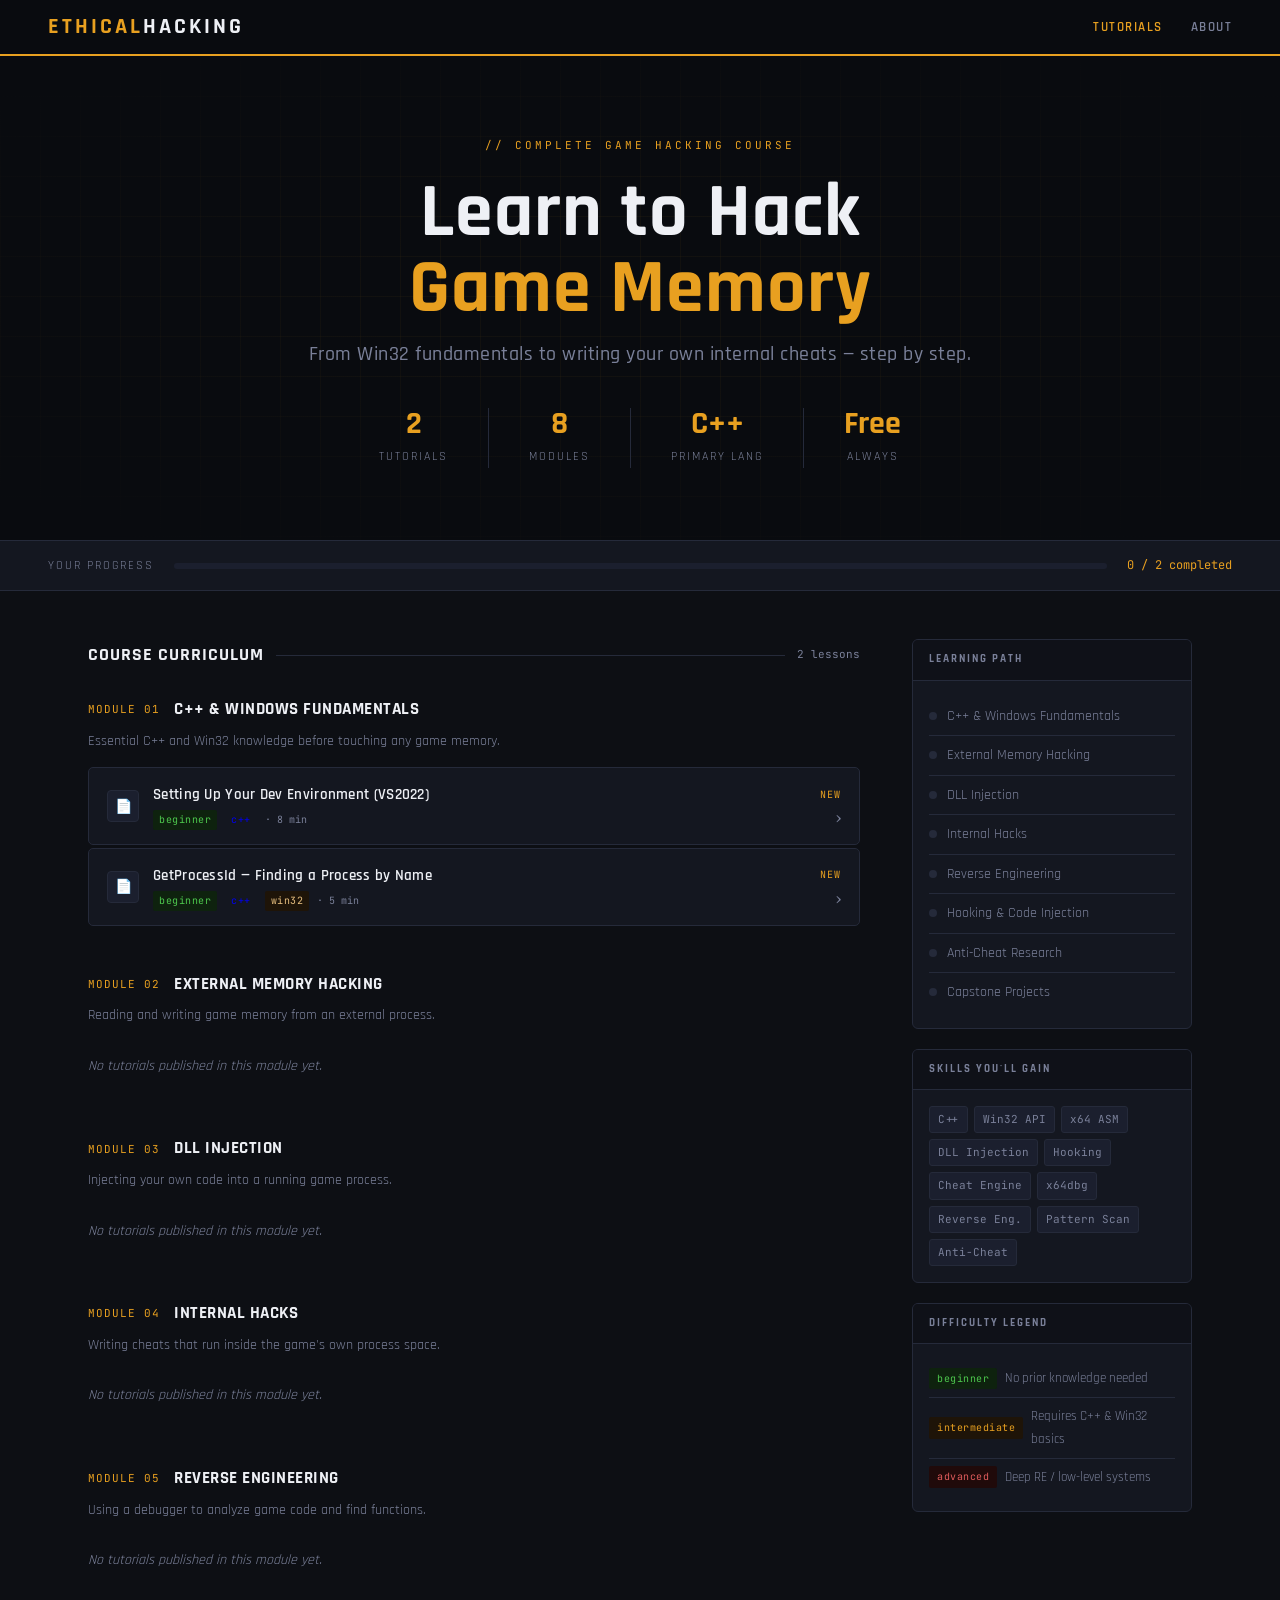
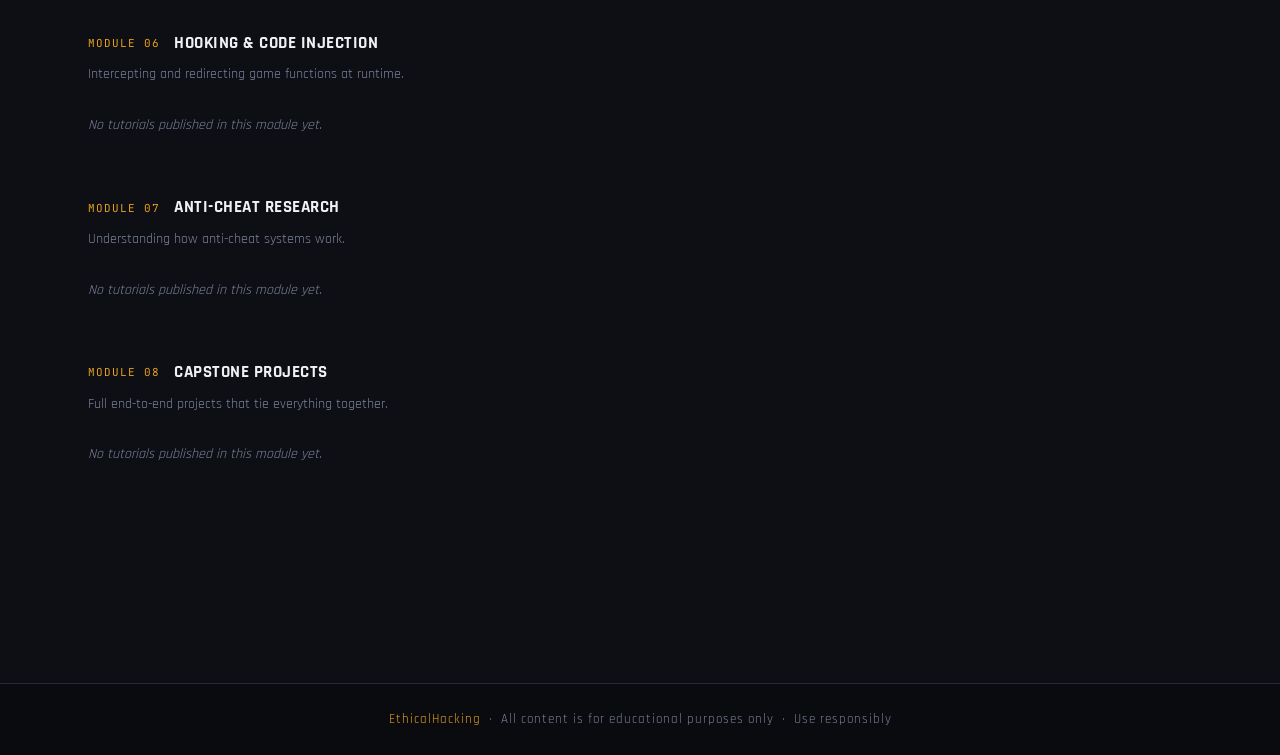
==== index.html @ 8c7c449f "Add files via upload" ====
<!DOCTYPE html>
<html lang="en">
<head>
<meta charset="UTF-8">
<meta name="viewport" content="width=device-width, initial-scale=1.0">
<title>EthicalHacking — Game Hacking Course</title>
<link rel="stylesheet" href="css/main.css">
<style>
/* ── HERO ── */
.hero {
  position: relative;
  overflow: hidden;
  background: #090b0f;
  border-bottom: 1px solid var(--border);
  padding: 80px 48px 72px;
  text-align: center;
}
.hero::before {
  content:'';
  position:absolute;inset:0;
  background-image:
    linear-gradient(rgba(232,160,32,.04) 1px, transparent 1px),
    linear-gradient(90deg, rgba(232,160,32,.04) 1px, transparent 1px);
  background-size:40px 40px;
  pointer-events:none;
}
.hero::after {
  content:'';
  position:absolute;inset:0;
  background:radial-gradient(ellipse 70% 60% at 50% 50%, transparent 30%, #090b0f 100%);
  pointer-events:none;
}
.hero-inner { position:relative;z-index:1;max-width:780px;margin:0 auto; }
.hero-eyebrow {
  font-family:'JetBrains Mono',monospace;font-size:11px;
  letter-spacing:3px;text-transform:uppercase;color:var(--accent);
  margin-bottom:20px;
}
.hero-title {
  font-family:'Rajdhani',sans-serif;font-weight:900;
  font-size:clamp(40px,7vw,76px);line-height:1.0;
  color:var(--text-bright);letter-spacing:1px;margin-bottom:10px;
}
.hero-title .hl { color:var(--accent);display:block; }
.hero-sub {
  font-family:'Rajdhani',sans-serif;font-size:20px;font-weight:500;
  color:var(--text-dim);margin-bottom:36px;letter-spacing:.5px;
}
.hero-stats { display:flex;gap:40px;justify-content:center;flex-wrap:wrap; }
.stat { text-align:center; }
.stat-num { font-family:'Rajdhani',sans-serif;font-weight:900;font-size:32px;color:var(--accent);line-height:1;display:block; }
.stat-label { font-family:'Rajdhani',sans-serif;font-size:12px;letter-spacing:2px;text-transform:uppercase;color:var(--text-dim); }
.stat-div { width:1px;background:var(--border);align-self:stretch; }

/* ── PROGRESS BANNER ── */
.progress-banner {
  background:var(--surface);border-bottom:1px solid var(--border);
  padding:14px 48px;display:flex;align-items:center;gap:20px;
}
.progress-label { font-family:'Rajdhani',sans-serif;font-size:12px;letter-spacing:2px;text-transform:uppercase;color:var(--text-dim);white-space:nowrap; }
.progress-track { flex:1;height:6px;background:var(--surface2);border-radius:3px;overflow:hidden; }
.progress-fill  { height:100%;background:linear-gradient(90deg,var(--accent),#f0c060);border-radius:3px;transition:width 1s ease;width:0%; }
.progress-pct   { font-family:'JetBrains Mono',monospace;font-size:12px;color:var(--accent);white-space:nowrap; }

/* ── LAYOUT ── */
.main {
  max-width:1200px;margin:0 auto;padding:48px 48px 80px;
  display:grid;grid-template-columns:1fr 280px;gap:52px;align-items:start;
}

/* ── MODULE ── */
.module { margin-bottom:44px; }
.mod-header { display:flex;align-items:center;gap:14px;margin-bottom:4px; }
.mod-num { font-family:'JetBrains Mono',monospace;font-size:11px;color:var(--accent);letter-spacing:1px;white-space:nowrap; }
.mod-title { font-family:'Rajdhani',sans-serif;font-weight:700;font-size:17px;color:var(--text-bright);letter-spacing:.5px;text-transform:uppercase; }
.mod-desc { font-family:'Rajdhani',sans-serif;font-size:14px;color:var(--text-dim);margin-bottom:14px; }

/* ── TUTORIAL CARD ── */
.tutorial-list { display:flex;flex-direction:column;gap:3px; }
.t-card {
  background:var(--surface);border:1px solid var(--border);border-radius:5px;
  padding:14px 18px;display:grid;grid-template-columns:32px 1fr auto;
  gap:14px;align-items:center;text-decoration:none;
  transition:background .15s,border-color .15s,transform .1s;cursor:pointer;
}
.t-card:hover   { background:var(--surface2);border-color:var(--accent);transform:translateX(3px); }
.t-card.done    { opacity:.65; }
.t-card.active  { border-color:var(--accent2);background:#111830; }
.t-icon {
  width:32px;height:32px;border-radius:4px;background:var(--surface2);
  border:1px solid var(--border);display:flex;align-items:center;
  justify-content:center;font-size:14px;flex-shrink:0;
}
.t-card.done .t-icon { background:#1a3a1a;color:var(--green);border-color:#2a5a2a; }
.t-title {
  font-family:'Rajdhani',sans-serif;font-weight:600;font-size:15px;
  color:var(--text-bright);letter-spacing:.3px;
  white-space:nowrap;overflow:hidden;text-overflow:ellipsis;margin-bottom:2px;
}
.t-card:hover .t-title { color:var(--accent); }
.t-meta { display:flex;gap:8px;align-items:center;flex-wrap:wrap; }
.t-tag { font-family:'JetBrains Mono',monospace;font-size:10px;letter-spacing:.5px;padding:1px 6px;border-radius:2px; }
.tag-beginner     { background:#0e220e;color:var(--green); }
.tag-intermediate { background:#1e1408;color:var(--accent); }
.tag-advanced     { background:#200a0a;color:var(--red); }
.tag-cpp   { background:#0e1830;color:var(--accent2); }
.tag-win32 { background:#1e1408;color:#e8c080; }
.tag-asm   { background:#1a0e2a;color:var(--purple); }
.t-dur { font-family:'JetBrains Mono',monospace;font-size:10px;color:var(--text-dim); }
.t-right { display:flex;flex-direction:column;align-items:flex-end;gap:5px; }
.t-status { font-family:'JetBrains Mono',monospace;font-size:10px;letter-spacing:1px;text-transform:uppercase; }
.s-done   { color:var(--green); }
.s-new    { color:var(--accent); }
.t-chev   { font-size:18px;color:var(--text-dim);transition:color .15s;line-height:1; }
.t-card:hover .t-chev { color:var(--accent); }
.empty-module {
  font-family:'Rajdhani',sans-serif;font-size:14px;color:var(--text-dim);
  padding:12px 0;font-style:italic;
}

/* ── SIDEBAR ── */
.sidebar { position:sticky;top:76px; }
.path-item {
  display:flex;align-items:center;gap:10px;padding:7px 0;
  border-bottom:1px solid var(--border);
  font-family:'Rajdhani',sans-serif;font-size:14px;color:var(--text-dim);
}
.path-item:last-child { border-bottom:none; }
.path-item.done    { color:var(--green); }
.path-item.current { color:var(--accent);font-weight:600; }
.path-dot { width:8px;height:8px;border-radius:50%;background:var(--border);flex-shrink:0; }
.path-item.done .path-dot    { background:var(--green); }
.path-item.current .path-dot { background:var(--accent);box-shadow:0 0 6px var(--accent); }
.skill-grid { display:flex;flex-wrap:wrap;gap:6px; }
.skill-pill {
  font-family:'JetBrains Mono',monospace;font-size:11px;
  padding:3px 8px;border-radius:3px;border:1px solid var(--border);
  color:var(--text-dim);background:var(--surface2);
}

/* ── ANIMATIONS ── */
@keyframes fadeUp {
  from { opacity:0;transform:translateY(16px); }
  to   { opacity:1;transform:translateY(0); }
}
.hero-inner { animation:fadeUp .6s ease both; }
.module     { animation:fadeUp .5s ease both; }

@media (max-width:860px) {
  .main { grid-template-columns:1fr;padding:32px 20px; }
  .hero { padding:56px 20px 48px; }
  .progress-banner { padding:12px 20px; }
  .stat-div { display:none; }
  .hero-stats { gap:24px; }
}
</style>
</head>
<body>

<div class="topbar">
  <a class="logo" href="index.html" id="siteTitle">Ethical<span>Hacking</span></a>
  <nav class="nav">
    <a href="index.html" class="active">Tutorials</a>
    <a href="about.html">About</a>
  </nav>
</div>

<div class="hero">
  <div class="hero-inner">
    <div class="hero-eyebrow">// Complete Game Hacking Course</div>
    <h1 class="hero-title" id="heroTitle">Learn to Hack<span class="hl">Game Memory</span></h1>
    <p class="hero-sub" id="heroSub">Loading…</p>
    <div class="hero-stats">
      <div class="stat"><span class="stat-num" id="statArticles">–</span><span class="stat-label">Tutorials</span></div>
      <div class="stat-div"></div>
      <div class="stat"><span class="stat-num" id="statModules">–</span><span class="stat-label">Modules</span></div>
      <div class="stat-div"></div>
      <div class="stat"><span class="stat-num">C++</span><span class="stat-label">Primary Lang</span></div>
      <div class="stat-div"></div>
      <div class="stat"><span class="stat-num">Free</span><span class="stat-label">Always</span></div>
    </div>
  </div>
</div>

<div class="progress-banner">
  <span class="progress-label">Your Progress</span>
  <div class="progress-track"><div class="progress-fill" id="progressFill"></div></div>
  <span class="progress-pct" id="progressPct">0 / 0 completed</span>
</div>

<div class="main">
  <div id="courseContent"></div>

  <aside class="sidebar">
    <div class="card" style="margin-bottom:20px;">
      <div class="card-header">Learning Path</div>
      <div class="card-body" id="sidebarPath"></div>
    </div>
    <div class="card" style="margin-bottom:20px;">
      <div class="card-header">Skills You'll Gain</div>
      <div class="card-body">
        <div class="skill-grid">
          <span class="skill-pill">C++</span><span class="skill-pill">Win32 API</span>
          <span class="skill-pill">x64 ASM</span><span class="skill-pill">DLL Injection</span>
          <span class="skill-pill">Hooking</span><span class="skill-pill">Cheat Engine</span>
          <span class="skill-pill">x64dbg</span><span class="skill-pill">Reverse Eng.</span>
          <span class="skill-pill">Pattern Scan</span><span class="skill-pill">Anti-Cheat</span>
        </div>
      </div>
    </div>
    <div class="card">
      <div class="card-header">Difficulty Legend</div>
      <div class="card-body">
        <div class="path-item" style="gap:8px;"><span class="t-tag tag-beginner" style="padding:2px 8px;">beginner</span><span style="font-family:'Rajdhani',sans-serif;font-size:13px;">No prior knowledge needed</span></div>
        <div class="path-item" style="gap:8px;"><span class="t-tag tag-intermediate" style="padding:2px 8px;">intermediate</span><span style="font-family:'Rajdhani',sans-serif;font-size:13px;">Requires C++ & Win32 basics</span></div>
        <div class="path-item" style="gap:8px;border:none;"><span class="t-tag tag-advanced" style="padding:2px 8px;">advanced</span><span style="font-family:'Rajdhani',sans-serif;font-size:13px;">Deep RE / low-level systems</span></div>
      </div>
    </div>
  </aside>
</div>

<footer><span id="footerTitle">EthicalHacking</span> &nbsp;·&nbsp; All content is for educational purposes only &nbsp;·&nbsp; Use responsibly</footer>

<script src="js/store.js"></script>
<script>
(function() {
  const settings = EH.getSettings();
  const modules  = EH.getModules();
  const allArts  = EH.getArticles({ published: true });
  const progress = EH.getProgress();

  // Apply settings
  document.title = settings.siteTitle + ' — Game Hacking Course';
  document.getElementById('heroSub').textContent = settings.heroText;
  document.getElementById('statArticles').textContent = allArts.length;
  document.getElementById('statModules').textContent  = modules.length;
  document.getElementById('footerTitle').textContent  = settings.siteTitle;

  // Progress bar
  const done  = allArts.filter(a => progress[a.id]).length;
  const total = allArts.length;
  const pct   = total ? Math.round(done / total * 100) : 0;
  document.getElementById('progressPct').textContent = `${done} / ${total} completed`;
  setTimeout(() => { document.getElementById('progressFill').style.width = pct + '%'; }, 400);

  // Sidebar path
  const pathEl = document.getElementById('sidebarPath');
  modules.forEach(mod => {
    const mArts  = allArts.filter(a => a.moduleId === mod.id);
    const allDone = mArts.length > 0 && mArts.every(a => progress[a.id]);
    const anyDone = mArts.some(a => progress[a.id]);
    const isCurrent = !allDone && anyDone;
    const div = document.createElement('div');
    div.className = 'path-item' + (allDone ? ' done' : isCurrent ? ' current' : '');
    div.innerHTML = `<span class="path-dot"></span>${mod.title}`;
    pathEl.appendChild(div);
  });

  // Course content
  const content = document.getElementById('courseContent');

  // Section header
  const sh = document.createElement('div');
  sh.className = 'section-header';
  sh.innerHTML = `<span class="section-title">Course Curriculum</span><div class="section-line"></div><span class="section-count">${total} lessons</span>`;
  content.appendChild(sh);

  modules.forEach((mod, mi) => {
    const mArts = allArts.filter(a => a.moduleId === mod.id);
    const modEl = document.createElement('div');
    modEl.className = 'module';
    modEl.style.animationDelay = (mi * 0.06) + 's';

    let cardsHtml = '';
    if (mArts.length === 0) {
      cardsHtml = `<div class="empty-module">No tutorials published in this module yet.</div>`;
    } else {
      mArts.forEach(art => {
        const isDone = !!progress[art.id];
        const tagHtml = [art.difficulty, ...art.tags]
          .map(t => `<span class="t-tag tag-${t}">${t}</span>`).join('');
        cardsHtml += `
          <a class="t-card ${isDone ? 'done' : ''}" href="article.html?id=${art.id}">
            <div class="t-icon">${isDone ? '✓' : '📄'}</div>
            <div>
              <div class="t-title">${art.title}</div>
              <div class="t-meta">${tagHtml}<span class="t-dur">· ${art.duration} min</span></div>
            </div>
            <div class="t-right">
              <span class="t-status ${isDone ? 's-done' : 's-new'}">${isDone ? 'Done' : 'New'}</span>
              <span class="t-chev">›</span>
            </div>
          </a>`;
      });
    }

    modEl.innerHTML = `
      <div class="mod-header">
        <span class="mod-num">MODULE ${String(mod.order).padStart(2,'0')}</span>
        <span class="mod-title">${mod.title}</span>
      </div>
      <p class="mod-desc">${mod.description}</p>
      <div class="tutorial-list">${cardsHtml}</div>`;
    content.appendChild(modEl);
  });
})();
</script>
</body>
</html>
---- css/main.css ----
@import url('https://fonts.googleapis.com/css2?family=JetBrains+Mono:wght@400;600;700&family=Rajdhani:wght@400;500;600;700;900&family=Source+Serif+4:ital,wght@0,400;0,600;1,400&display=swap');

:root {
  --bg: #0d0f14;
  --surface: #141720;
  --surface2: #1b1f2e;
  --border: #252a3a;
  --accent: #e8a020;
  --accent2: #3a8fff;
  --text: #c8cdd8;
  --text-dim: #7a8099;
  --text-bright: #eef0f5;
  --green: #4ec94e;
  --red: #e05c5c;
  --purple: #a78bfa;
  --code-bg: #0a0c10;
  --topbar-h: 56px;
}

* { margin: 0; padding: 0; box-sizing: border-box; }

html { scroll-behavior: smooth; }

body {
  background: var(--bg);
  color: var(--text);
  font-family: 'Source Serif 4', Georgia, serif;
  font-size: 16px;
  line-height: 1.75;
  min-height: 100vh;
}

/* ── TOPBAR ── */
.topbar {
  background: #090b0f;
  border-bottom: 2px solid var(--accent);
  padding: 0 48px;
  display: flex;
  align-items: center;
  justify-content: space-between;
  height: var(--topbar-h);
  position: sticky;
  top: 0;
  z-index: 200;
}
.logo {
  font-family: 'Rajdhani', sans-serif;
  font-weight: 900;
  font-size: 22px;
  color: var(--accent);
  letter-spacing: 3px;
  text-transform: uppercase;
  text-decoration: none;
}
.logo span { color: var(--text-bright); }
.nav { display: flex; gap: 28px; align-items: center; }
.nav a {
  font-family: 'Rajdhani', sans-serif;
  font-weight: 600;
  font-size: 13px;
  color: var(--text-dim);
  text-decoration: none;
  letter-spacing: 1.5px;
  text-transform: uppercase;
  transition: color .2s;
}
.nav a:hover, .nav a.active { color: var(--accent); }

/* ── BUTTONS ── */
.btn {
  display: inline-block;
  font-family: 'Rajdhani', sans-serif;
  font-weight: 700;
  font-size: 12px;
  letter-spacing: 2px;
  text-transform: uppercase;
  padding: 8px 18px;
  border-radius: 3px;
  text-decoration: none;
  border: none;
  cursor: pointer;
  transition: background .15s, opacity .15s;
}
.btn-accent  { background: var(--accent);  color: #0d0f14; }
.btn-accent:hover { background: #f0b830; }
.btn-ghost   { background: transparent; color: var(--text-dim); border: 1px solid var(--border); }
.btn-ghost:hover { border-color: var(--accent); color: var(--accent); }
.btn-danger  { background: var(--red); color: #fff; }
.btn-danger:hover { opacity: .85; }
.btn-blue    { background: var(--accent2); color: #fff; }
.btn-blue:hover { opacity: .85; }

/* ── BADGES ── */
.badge {
  font-family: 'Rajdhani', sans-serif;
  font-size: 11px;
  font-weight: 700;
  letter-spacing: 2px;
  text-transform: uppercase;
  padding: 3px 10px;
  border-radius: 3px;
}
.badge-beginner    { background: #1a3a1a; color: var(--green);  border: 1px solid #2a5a2a; }
.badge-intermediate{ background: #1a1f0a; color: var(--accent); border: 1px solid #3a2a0a; }
.badge-advanced    { background: #2a1010; color: var(--red);    border: 1px solid #4a2020; }
.badge-cpp    { background: #1a1f3a; color: var(--accent2); border: 1px solid #252f5a; }
.badge-winapi { background: #2a1a0a; color: var(--accent);  border: 1px solid #4a2a0a; }
.badge-asm    { background: #1a0e2a; color: var(--purple);  border: 1px solid #2a1e4a; }

/* ── CARDS ── */
.card {
  background: var(--surface);
  border: 1px solid var(--border);
  border-radius: 6px;
  overflow: hidden;
}
.card-header {
  background: #0f1118;
  padding: 10px 16px;
  border-bottom: 1px solid var(--border);
  font-family: 'Rajdhani', sans-serif;
  font-weight: 700;
  font-size: 11px;
  letter-spacing: 2px;
  text-transform: uppercase;
  color: var(--text-dim);
}
.card-body { padding: 16px; }

/* ── FOOTER ── */
footer {
  background: #090b0f;
  border-top: 1px solid var(--border);
  padding: 24px 48px;
  text-align: center;
  font-family: 'Rajdhani', sans-serif;
  font-size: 13px;
  color: var(--text-dim);
  letter-spacing: 1px;
  margin-top: 80px;
}
footer span { color: var(--accent); }

/* ── FORMS ── */
.form-group { margin-bottom: 18px; }
.form-label {
  display: block;
  font-family: 'Rajdhani', sans-serif;
  font-weight: 600;
  font-size: 12px;
  letter-spacing: 1.5px;
  text-transform: uppercase;
  color: var(--text-dim);
  margin-bottom: 6px;
}
.form-input, .form-select, .form-textarea {
  width: 100%;
  background: var(--code-bg);
  border: 1px solid var(--border);
  border-radius: 4px;
  padding: 10px 14px;
  color: var(--text-bright);
  font-family: 'JetBrains Mono', monospace;
  font-size: 13px;
  outline: none;
  transition: border-color .2s;
}
.form-input:focus, .form-select:focus, .form-textarea:focus {
  border-color: var(--accent);
}
.form-textarea { resize: vertical; min-height: 120px; }
.form-select { cursor: pointer; }
option { background: var(--surface); }

/* ── SECTION HEADER ── */
.section-header {
  display: flex;
  align-items: center;
  gap: 12px;
  margin-bottom: 24px;
}
.section-title {
  font-family: 'Rajdhani', sans-serif;
  font-weight: 700;
  font-size: 18px;
  color: var(--text-bright);
  letter-spacing: 1px;
  text-transform: uppercase;
  white-space: nowrap;
}
.section-line { flex: 1; height: 1px; background: var(--border); }
.section-count {
  font-family: 'JetBrains Mono', monospace;
  font-size: 11px;
  color: var(--text-dim);
  white-space: nowrap;
}

/* ── UTILITIES ── */
.mt-sm { margin-top: 8px; }
.mt-md { margin-top: 16px; }
.mt-lg { margin-top: 32px; }
.flex   { display: flex; }
.gap-sm { gap: 8px; }
.gap-md { gap: 16px; }
.hidden { display: none !important; }
.mono {
  font-family: 'JetBrains Mono', monospace;
  font-size: 13px;
}

/* ── TOAST ── */
#toast {
  position: fixed;
  bottom: 24px;
  right: 24px;
  background: var(--surface2);
  border: 1px solid var(--border);
  border-left: 3px solid var(--green);
  color: var(--text-bright);
  font-family: 'Rajdhani', sans-serif;
  font-size: 14px;
  font-weight: 600;
  letter-spacing: .5px;
  padding: 12px 20px;
  border-radius: 4px;
  z-index: 9999;
  opacity: 0;
  transform: translateY(10px);
  transition: opacity .3s, transform .3s;
  pointer-events: none;
}
#toast.show { opacity: 1; transform: translateY(0); }
#toast.error { border-left-color: var(--red); }

@media (max-width: 768px) {
  .topbar { padding: 0 20px; }
  footer  { padding: 20px; }
}
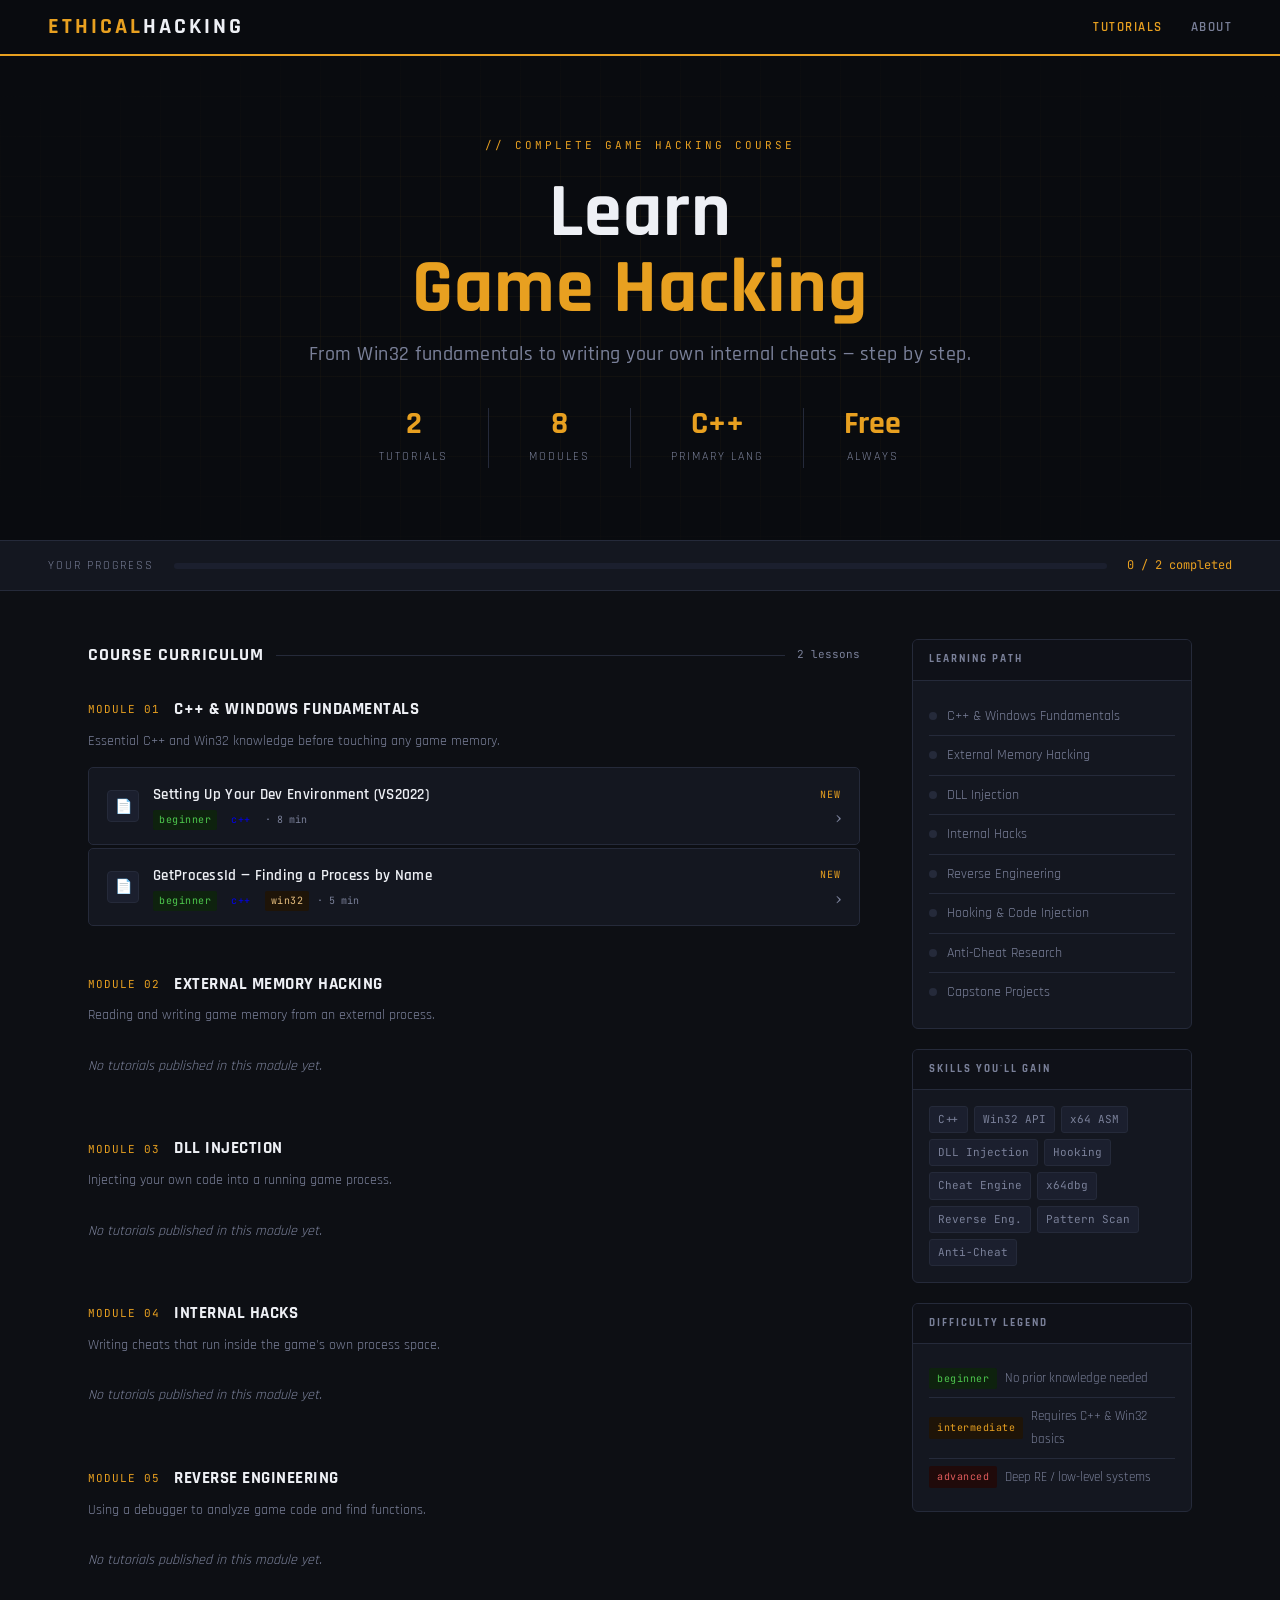
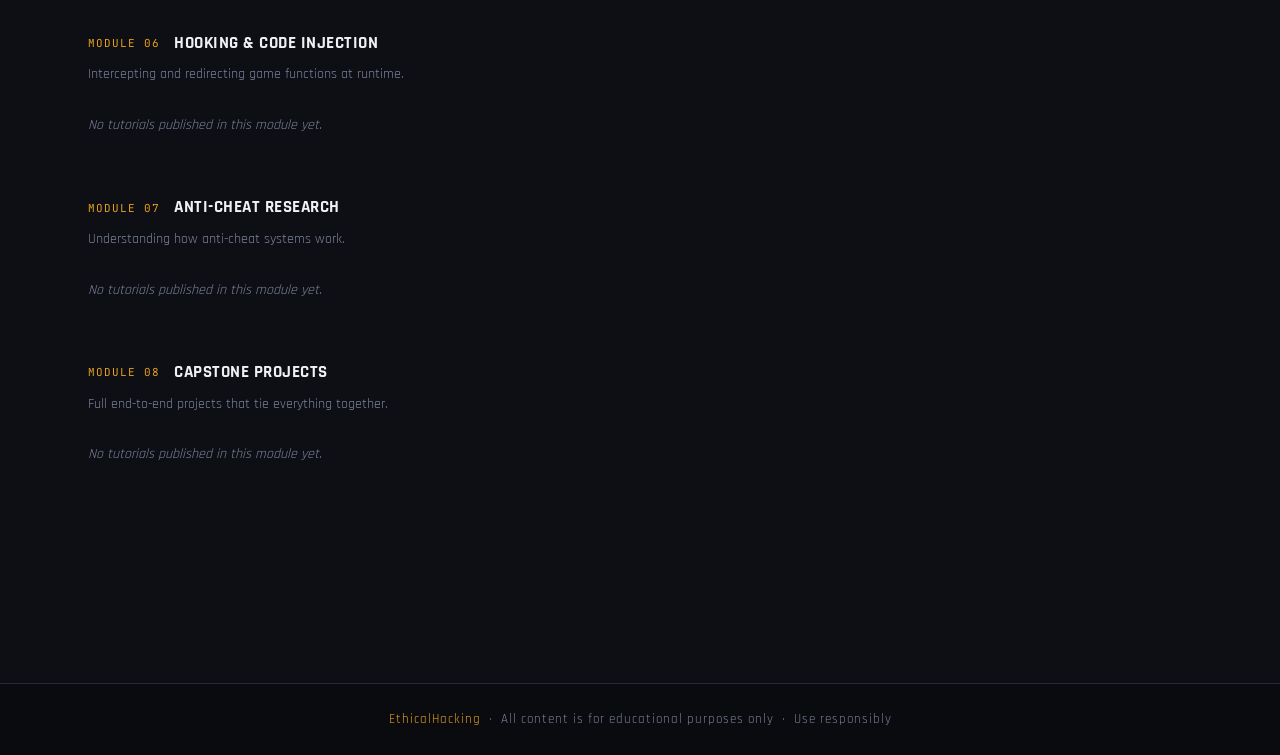
==== commit 1cf0cc76: "Update index.html" ====
--- a/index.html
+++ b/index.html
@@ -168,7 +168,7 @@
 <div class="hero">
   <div class="hero-inner">
     <div class="hero-eyebrow">// Complete Game Hacking Course</div>
-    <h1 class="hero-title" id="heroTitle">Learn to Hack<span class="hl">Game Memory</span></h1>
+    <h1 class="hero-title" id="heroTitle">Learn<span class="hl">Game Hacking</span></h1>
     <p class="hero-sub" id="heroSub">Loading…</p>
     <div class="hero-stats">
       <div class="stat"><span class="stat-num" id="statArticles">–</span><span class="stat-label">Tutorials</span></div>
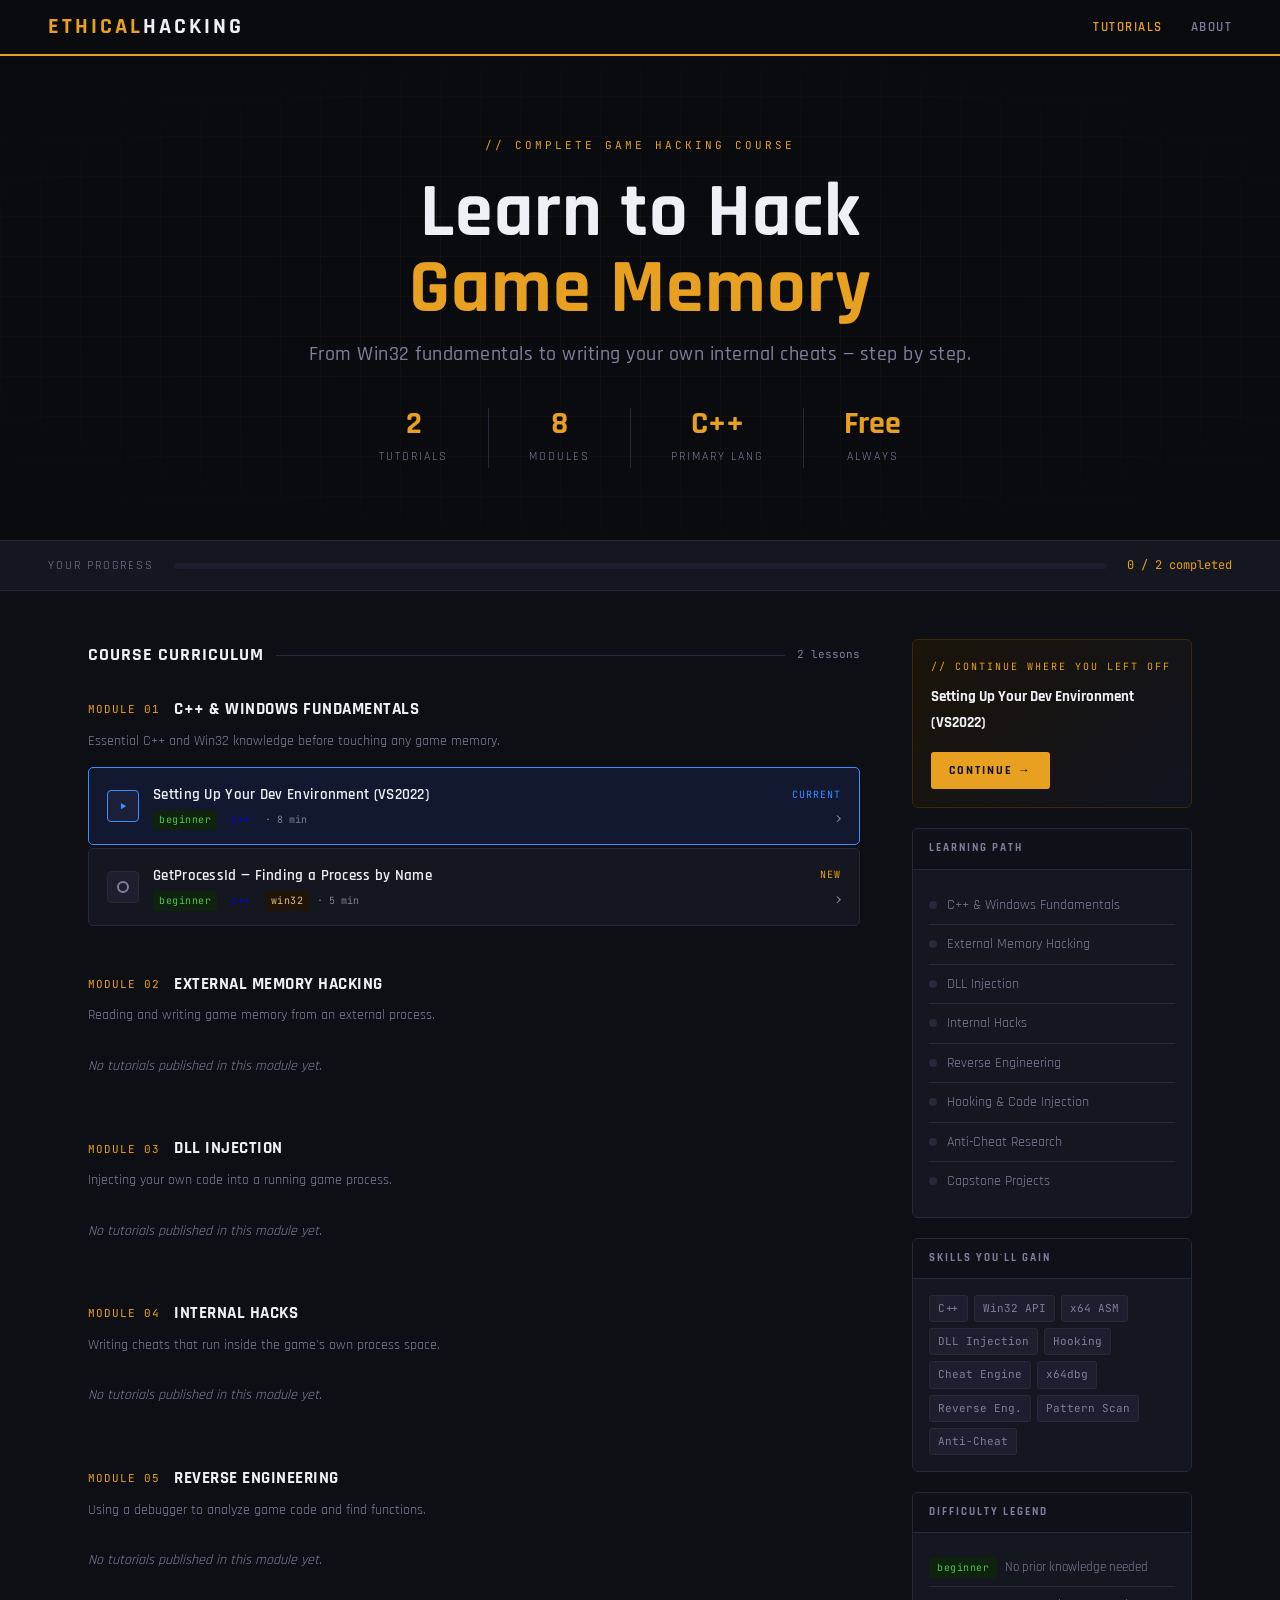
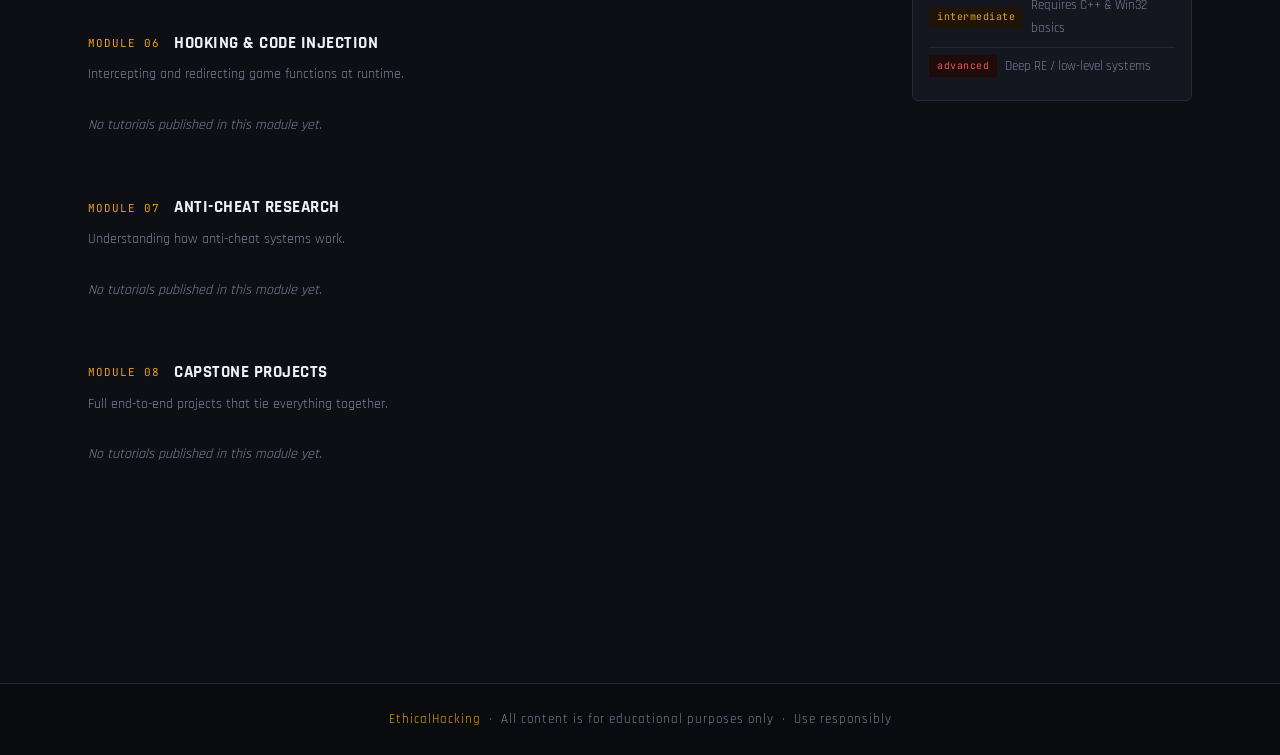
==== commit 063f7ab8: "Add files via upload" ====
--- a/index.html
+++ b/index.html
@@ -91,7 +91,14 @@
   border:1px solid var(--border);display:flex;align-items:center;
   justify-content:center;font-size:14px;flex-shrink:0;
 }
-.t-card.done .t-icon { background:#1a3a1a;color:var(--green);border-color:#2a5a2a; }
+/* State-specific icons */
+.t-icon-done    { background:#1a3a1a;border-color:#2a5a2a;color:var(--green);font-size:15px;font-weight:700; }
+.t-icon-current { background:#1a1f3a;border-color:var(--accent2);color:var(--accent2);font-size:11px; }
+.t-icon-new     { position:relative; }
+.t-icon-new::after {
+  content:'';position:absolute;width:8px;height:8px;border-radius:50%;
+  border:2px solid var(--text-dim);
+}
 .t-title {
   font-family:'Rajdhani',sans-serif;font-weight:600;font-size:15px;
   color:var(--text-bright);letter-spacing:.3px;
@@ -111,6 +118,7 @@
 .t-status { font-family:'JetBrains Mono',monospace;font-size:10px;letter-spacing:1px;text-transform:uppercase; }
 .s-done   { color:var(--green); }
 .s-new    { color:var(--accent); }
+.s-current{ color:var(--accent2); }
 .t-chev   { font-size:18px;color:var(--text-dim);transition:color .15s;line-height:1; }
 .t-card:hover .t-chev { color:var(--accent); }
 .empty-module {
@@ -168,7 +176,7 @@
 <div class="hero">
   <div class="hero-inner">
     <div class="hero-eyebrow">// Complete Game Hacking Course</div>
-    <h1 class="hero-title" id="heroTitle">Learn<span class="hl">Game Hacking</span></h1>
+    <h1 class="hero-title" id="heroTitle">Learn to Hack<span class="hl">Game Memory</span></h1>
     <p class="hero-sub" id="heroSub">Loading…</p>
     <div class="hero-stats">
       <div class="stat"><span class="stat-num" id="statArticles">–</span><span class="stat-label">Tutorials</span></div>
@@ -229,6 +237,10 @@
   const allArts  = EH.getArticles({ published: true });
   const progress = EH.getProgress();
 
+  // Find first incomplete article (the "current" one)
+  const firstIncomplete = allArts.find(a => !progress[a.id]);
+  const currentArtId    = firstIncomplete ? firstIncomplete.id : (allArts.length ? allArts[allArts.length-1].id : null);
+
   // Apply settings
   document.title = settings.siteTitle + ' — Game Hacking Course';
   document.getElementById('heroSub').textContent = settings.heroText;
@@ -246,15 +258,30 @@
   // Sidebar path
   const pathEl = document.getElementById('sidebarPath');
   modules.forEach(mod => {
-    const mArts  = allArts.filter(a => a.moduleId === mod.id);
+    const mArts   = allArts.filter(a => a.moduleId === mod.id);
     const allDone = mArts.length > 0 && mArts.every(a => progress[a.id]);
     const anyDone = mArts.some(a => progress[a.id]);
-    const isCurrent = !allDone && anyDone;
+    const isCur   = !allDone && anyDone;
     const div = document.createElement('div');
-    div.className = 'path-item' + (allDone ? ' done' : isCurrent ? ' current' : '');
+    div.className = 'path-item' + (allDone ? ' done' : isCur ? ' current' : '');
     div.innerHTML = `<span class="path-dot"></span>${mod.title}`;
     pathEl.appendChild(div);
   });
+
+  // Continue button in sidebar
+  if (currentArtId) {
+    const curArt = allArts.find(a => a.id === currentArtId);
+    if (curArt) {
+      const sidebarEl = document.querySelector('.sidebar');
+      const continueCard = document.createElement('div');
+      continueCard.style.cssText = 'background:linear-gradient(135deg,#1a1408 0%,#111420 100%);border:1px solid #3a2a08;border-radius:6px;padding:18px;margin-bottom:20px;';
+      continueCard.innerHTML = `
+        <div style="font-family:'JetBrains Mono',monospace;font-size:10px;letter-spacing:2px;text-transform:uppercase;color:var(--accent);margin-bottom:8px;">// Continue Where You Left Off</div>
+        <div style="font-family:'Rajdhani',sans-serif;font-weight:700;font-size:15px;color:var(--text-bright);margin-bottom:6px;">${curArt.title}</div>
+        <a class="btn btn-accent" href="article.html?id=${curArt.id}" style="display:inline-block;margin-top:10px;">Continue →</a>`;
+      sidebarEl.insertBefore(continueCard, sidebarEl.firstChild);
+    }
+  }
 
   // Course content
   const content = document.getElementById('courseContent');
@@ -276,18 +303,34 @@
       cardsHtml = `<div class="empty-module">No tutorials published in this module yet.</div>`;
     } else {
       mArts.forEach(art => {
-        const isDone = !!progress[art.id];
-        const tagHtml = [art.difficulty, ...art.tags]
+        const isDone    = !!progress[art.id];
+        const isCurrent = art.id === currentArtId;
+        const tagHtml   = [art.difficulty, ...art.tags]
           .map(t => `<span class="t-tag tag-${t}">${t}</span>`).join('');
+
+        let iconHtml, statusHtml, extraClass = '';
+        if (isDone) {
+          iconHtml   = `<div class="t-icon t-icon-done">✓</div>`;
+          statusHtml = `<span class="t-status s-done">Done</span>`;
+          extraClass = 'done';
+        } else if (isCurrent) {
+          iconHtml   = `<div class="t-icon t-icon-current">▶</div>`;
+          statusHtml = `<span class="t-status s-current">Current</span>`;
+          extraClass = 'active';
+        } else {
+          iconHtml   = `<div class="t-icon t-icon-new"></div>`;
+          statusHtml = `<span class="t-status s-new">New</span>`;
+        }
+
         cardsHtml += `
-          <a class="t-card ${isDone ? 'done' : ''}" href="article.html?id=${art.id}">
-            <div class="t-icon">${isDone ? '✓' : '📄'}</div>
+          <a class="t-card ${extraClass}" href="article.html?id=${art.id}">
+            ${iconHtml}
             <div>
               <div class="t-title">${art.title}</div>
               <div class="t-meta">${tagHtml}<span class="t-dur">· ${art.duration} min</span></div>
             </div>
             <div class="t-right">
-              <span class="t-status ${isDone ? 's-done' : 's-new'}">${isDone ? 'Done' : 'New'}</span>
+              ${statusHtml}
               <span class="t-chev">›</span>
             </div>
           </a>`;
